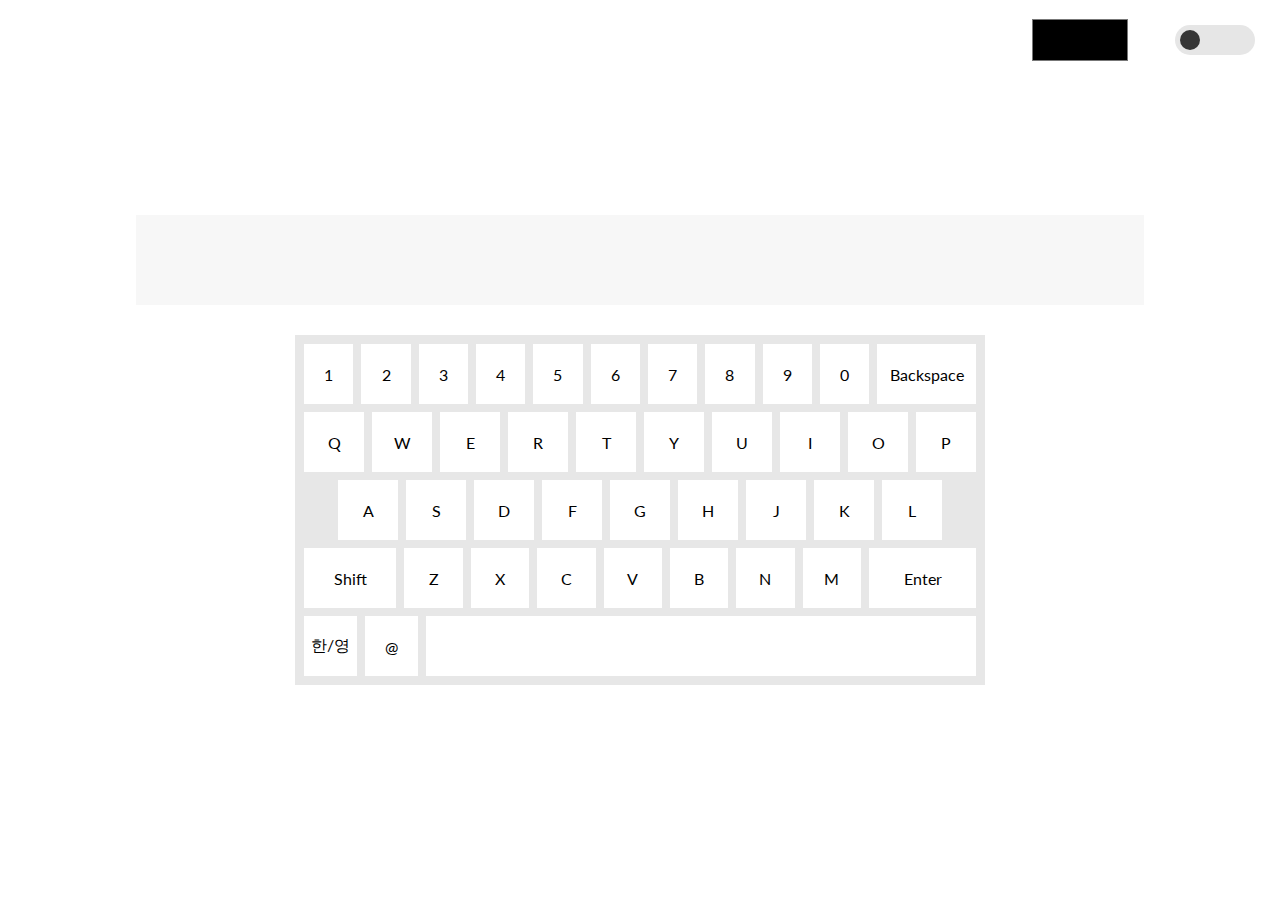
==== test/test.html @ d3588a61 "Add basic features" ====
<!DOCTYPE html>
<html lang="en">

<head>
  <meta charset="UTF-8">
  <meta http-equiv="X-UA-Compatible" content="IE=edge">
  <meta name="viewport" content="width=device-width, initial-scale=1.0">
  <title>Test</title>
  <link rel="stylesheet" href="./tset.css">
</head>

<body class="">

  <div class="container">
    <div class="night_mode">
      <div class="toggle_circle"></div>
    </div>
    <div class="change_light_color">
      <div class="colors">
        <input class="colors_input" type="color">
      </div>
    </div>
    <div class="keyboard_wrapp">
      <div class="keyboard_lights"></div>
      <div class="keyboard_keys">
        <div class="row">
          <!-- <div class="keys">`</div> -->
          <div class="keys">1</div>
          <div class="keys">2</div>
          <div class="keys">3</div>
          <div class="keys">4</div>
          <div class="keys">5</div>
          <div class="keys">6</div>
          <div class="keys">7</div>
          <div class="keys">8</div>
          <div class="keys">9</div>
          <div class="keys">0</div>
          <!-- <div class="keys">-</div>
          <div class="keys">=</div> -->
          <div class="keys backspace_key">Backspace</div>
        </div>
        <div class="row">
          <!-- <div class="keys tab_key">Tab</div> -->
          <div class="keys letter">Q</div>
          <div class="keys letter">W</div>
          <div class="keys letter">E</div>
          <div class="keys letter">R</div>
          <div class="keys letter">T</div>
          <div class="keys letter">Y</div>
          <div class="keys letter">U</div>
          <div class="keys letter">I</div>
          <div class="keys letter">O</div>
          <div class="keys letter">P</div>
          <!-- <div class="keys">{</div>
          <div class="keys">}</div>
          <div class="keys slash_key">\</div> -->
        </div>
        <div class="row">
          <!-- <div class="keys caps_lock_key">Caps Lock</div> -->
          <div class="keys letter">A</div>
          <div class="keys letter">S</div>
          <div class="keys letter">D</div>
          <div class="keys letter">F</div>
          <div class="keys letter">G</div>
          <div class="keys letter">H</div>
          <div class="keys letter">J</div>
          <div class="keys letter">K</div>
          <div class="keys letter">L</div>
          <!-- <div class="keys">;</div> -->
          <!-- <div class="keys">"</div> -->
          <!-- <div class="keys enter_key">Enter</div> -->
        </div>
        <div class="row">
          <div class="keys shift_key shift_left">Shift</div>
          <div class="keys letter">Z</div>
          <div class="keys letter">X</div>
          <div class="keys letter">C</div>
          <div class="keys letter">V</div>
          <div class="keys letter">B</div>
          <div class="keys letter">N</div>
          <div class="keys letter">M</div>
          <div class="keys enter_key">Enter</div>
          <!-- <div class="keys"><</div> -->
          <!-- <div class="keys">></div> -->
          <!-- <div class="keys">/</div> -->
          <!-- <div class="keys">?</div> -->
          <!-- <div class="keys shift_key shift_right">Shift</div> -->
        </div>
        <div class="row">
          <!-- <div class="keys ctrl_key ctrl_left">Ctrl</div> -->
          <!-- <div class="keys win_key">Win</div> -->
          <!-- <div class="keys alt_key alt_left">Alt</div> -->
          <div class="keys toggle_key">한/영</div>
          <div class="keys">@</div>
          <div class="keys space_key"></div>
          <!-- <div class="keys alt_key alt_right">Alt</div> -->
          <!-- <div class="keys">Fn</div> -->
          <!-- <div class="keys ctrl_key ctrl_right">Ctrl</div> -->
        </div>
      </div>
    </div>
    <input class="text" type="text">
  </div>

  <script src="./letterObj.js"></script>
  <script src="./test.js"></script>
  <script src="../hangul.js"></script>

</body>

</html>
---- test/tset.css ----
@import url("https://fonts.googleapis.com/css2?family=Lato:wght@100;300;400;700&display=swap");

* {
  margin: 0;
  padding: 0;
  box-sizing: border-box;
}

body {
  font-family: "Lato", sans-serif;
  transition: 0.2s;
}

.container {
  display: flex;
  justify-content: center;
  align-items: center;
  height: 100vh;
  flex-direction: column;
  margin: 0 10px;
}

.keyboard_wrapp {
  max-width: 690px;
  width: 100%;
  background-color: #e7e7e7;
  overflow: hidden;
  position: relative;
  overflow: hidden;
  order: 2;
}

.keyboard_keys {
  padding: 5px;
}

.row {
  display: flex;
  justify-content: center;
}

.row_center {
  justify-content: center;
}

.row_right {
  justify-content: end;
}

.keys {
  width: 60px;
  height: 60px;
  background-color: #fff;
  display: flex;
  justify-content: center;
  align-items: center;
  margin: 4px;
  transition: 0.2s;
  z-index: 5;
}

.backspace_key {
  width: 120px;
}

.tab_key {
  width: 90px;
}

.slash_key {
  width: 90px;
}

.caps_lock_key {
  width: 128px;
}

.enter_key {
  width: 120px;
  width: 110px;
}

.shift_key {
  /* width: 124px; */
  width: 95px;
}

.space_key {
  max-width: 550px;
  width: 100%;
}

.text {
  max-width: 1008px;
  width: 100%;
  height: 90px;
  margin-bottom: 30px;
  border: none;
  outline: none;
  font-size: 26px;
  background-color: #f7f7f7;
  padding-left: 10px;
  transition: 0.2s;
}

.keys.active {
  background-color: #333;
  color: #fff;
}

.keys.remove {
  animation: keys_animation 0.5s forwards;
}

@keyframes keys_animation {
  0% {
    background-color: #333;
    color: #fff;
  }
  100% {
    background-color: #fff;
    color: #000;
  }
}

body.active {
  background-color: rgb(54, 54, 54);
}

.night_mode {
  width: 80px;
  height: 30px;
  background-color: #e6e6e6;
  position: absolute;
  right: 25px;
  top: 25px;
  border-radius: 50px;
  display: flex;
  align-items: center;
  cursor: pointer;
  transition: 0.2s;
}

.night_mode.active {
  background-color: #222222;
}

.toggle_circle {
  width: 20px;
  height: 20px;
  background-color: rgb(54, 54, 54);
  border-radius: 50px;
  margin: 0 5px;
  position: absolute;
  left: 0;
  transition: 0.2s;
}

.toggle_circle.active {
  left: 60%;
  background-color: #fff;
}

.keyboard_wrapp.active {
  background-color: #585858;
}

.keys.keys_night {
  background-color: #3c3c3c;
  color: #fff;
}

.text.active {
  background-color: #2b2b2b;
  color: #fff;
}

.keys.keys_night.active {
  background-color: #fff;
  color: #333;
}

.keys.keys_night.remove {
  animation: keys_night_animation 0.5s forwards;
}

@keyframes keys_night_animation {
  0% {
    background-color: #fff;
    color: #000;
  }
  100% {
    background-color: #333;
    color: #fff;
  }
}

.change_light_color {
  width: 100px;
  height: 50px;
  position: absolute;
  right: 150px;
  top: 15px;
  display: flex;
  justify-content: center;
  align-items: center;
}

.colors_input {
  width: 100px;
  height: 50px;
  border: none;
  outline: none;
  background-color: transparent;
}

.keyboard_lights {
  position: absolute;
  width: 100%;
  height: 100%;
}
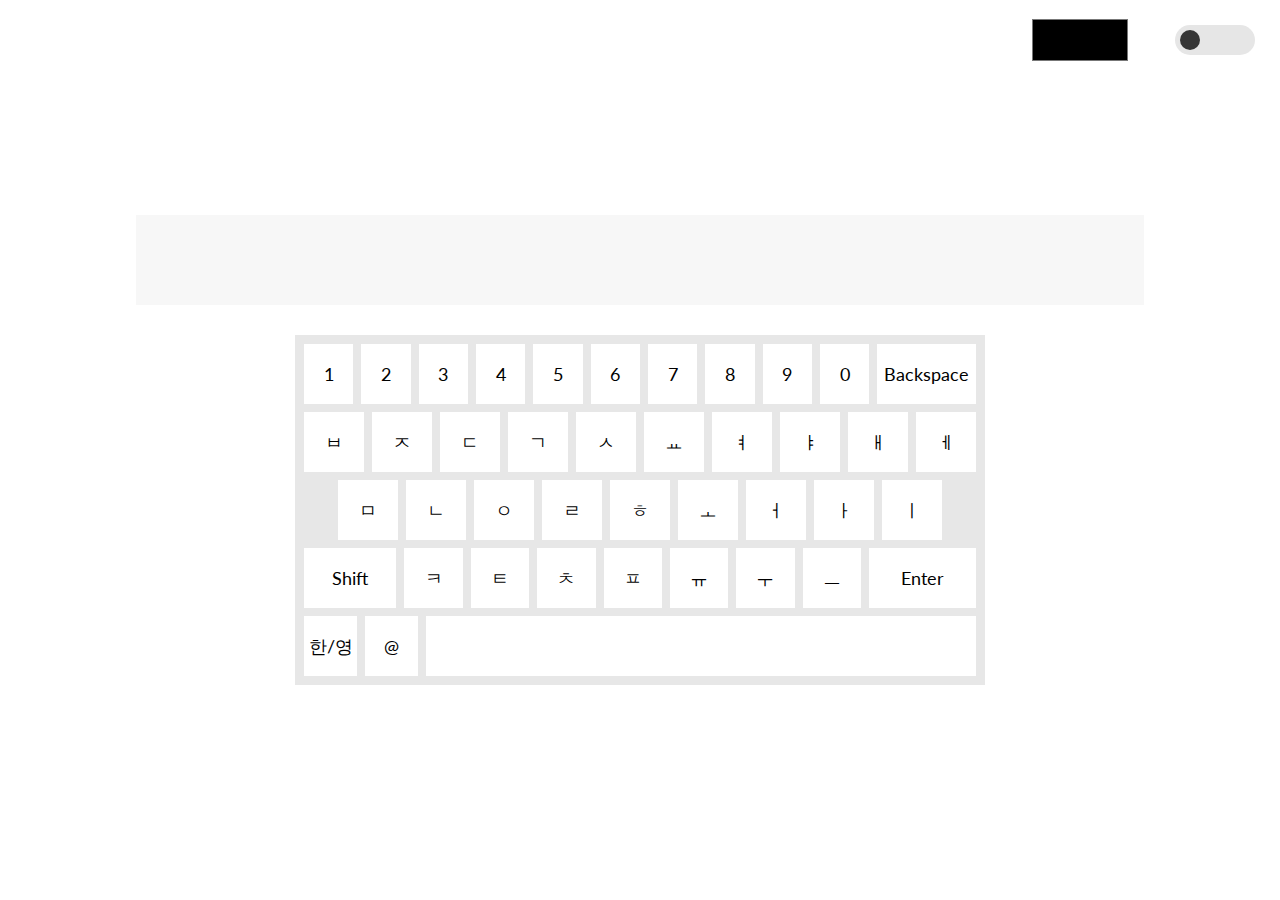
==== commit 8b9010cc: "Add backspace&uppercase" ====
--- a/test/test.html
+++ b/test/test.html
@@ -9,7 +9,7 @@
   <link rel="stylesheet" href="./tset.css">
 </head>
 
-<body class="">
+<body onselectstart="return false" ondragstart="return false" class="">
 
   <div class="container">
     <div class="night_mode">
--- a/test/tset.css
+++ b/test/tset.css
@@ -28,6 +28,7 @@
   position: relative;
   overflow: hidden;
   order: 2;
+  font-size: 1.15rem;
 }
 
 .keyboard_keys {
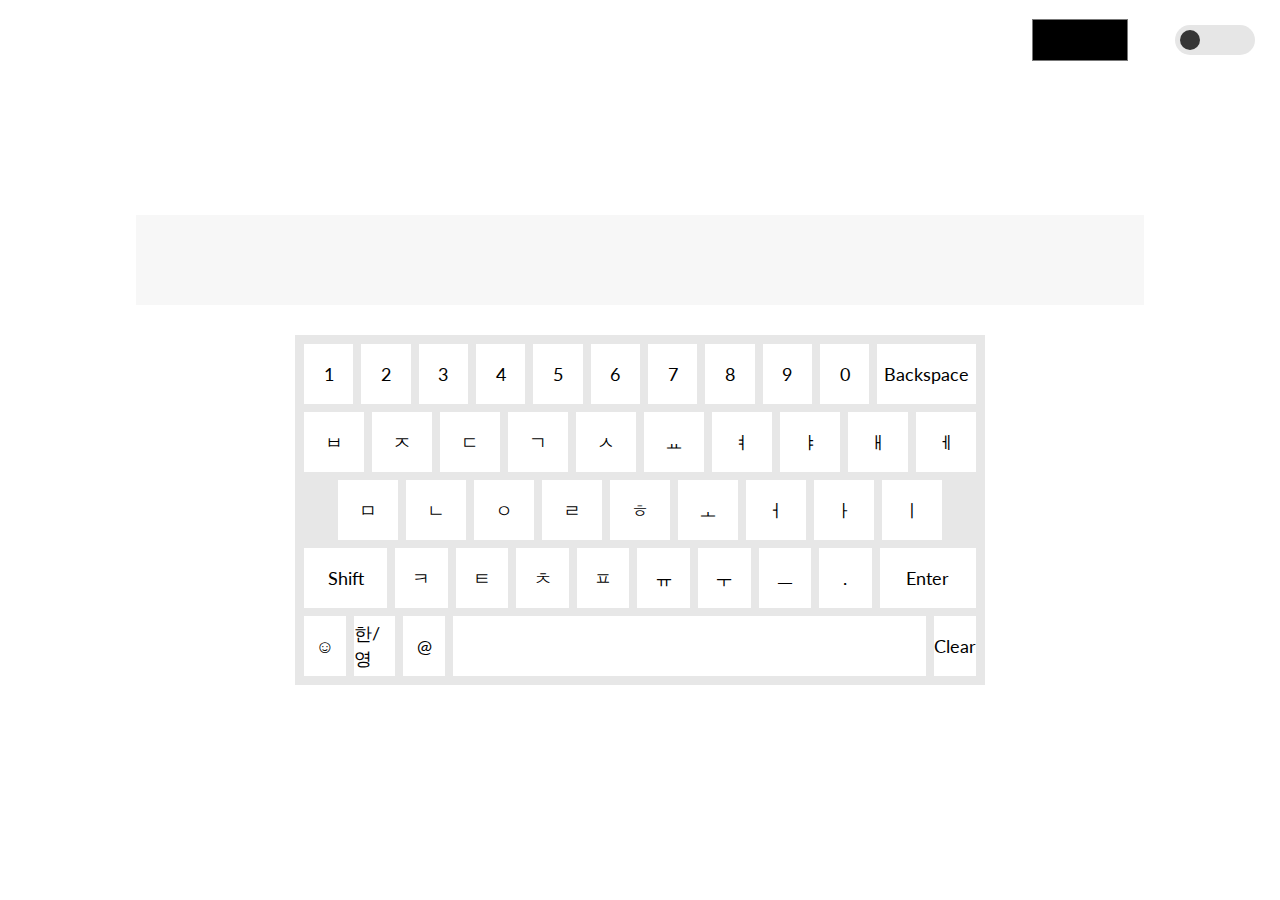
==== commit d15dd8fa: "Add touch screen option" ====
--- a/test/test.html
+++ b/test/test.html
@@ -9,8 +9,7 @@
   <link rel="stylesheet" href="./tset.css">
 </head>
 
-<body onselectstart="return false" ondragstart="return false" class="">
-
+<body oncontextmenu="return false" onselectstart="return false" ondragstart="return false" class="">
   <div class="container">
     <div class="night_mode">
       <div class="toggle_circle"></div>
@@ -66,6 +65,7 @@
           <div class="keys letter">J</div>
           <div class="keys letter">K</div>
           <div class="keys letter">L</div>
+          <!-- <div class="keys backspace_key">Backspace</div> -->
           <!-- <div class="keys">;</div> -->
           <!-- <div class="keys">"</div> -->
           <!-- <div class="keys enter_key">Enter</div> -->
@@ -79,6 +79,7 @@
           <div class="keys letter">B</div>
           <div class="keys letter">N</div>
           <div class="keys letter">M</div>
+          <div class="keys">.</div>
           <div class="keys enter_key">Enter</div>
           <!-- <div class="keys"><</div> -->
           <!-- <div class="keys">></div> -->
@@ -90,9 +91,11 @@
           <!-- <div class="keys ctrl_key ctrl_left">Ctrl</div> -->
           <!-- <div class="keys win_key">Win</div> -->
           <!-- <div class="keys alt_key alt_left">Alt</div> -->
+          <div class="keys emoticon_key">☺︎</div>
           <div class="keys toggle_key">한/영</div>
           <div class="keys">@</div>
           <div class="keys space_key"></div>
+          <div class="keys clear_key">Clear</div>
           <!-- <div class="keys alt_key alt_right">Alt</div> -->
           <!-- <div class="keys">Fn</div> -->
           <!-- <div class="keys ctrl_key ctrl_right">Ctrl</div> -->
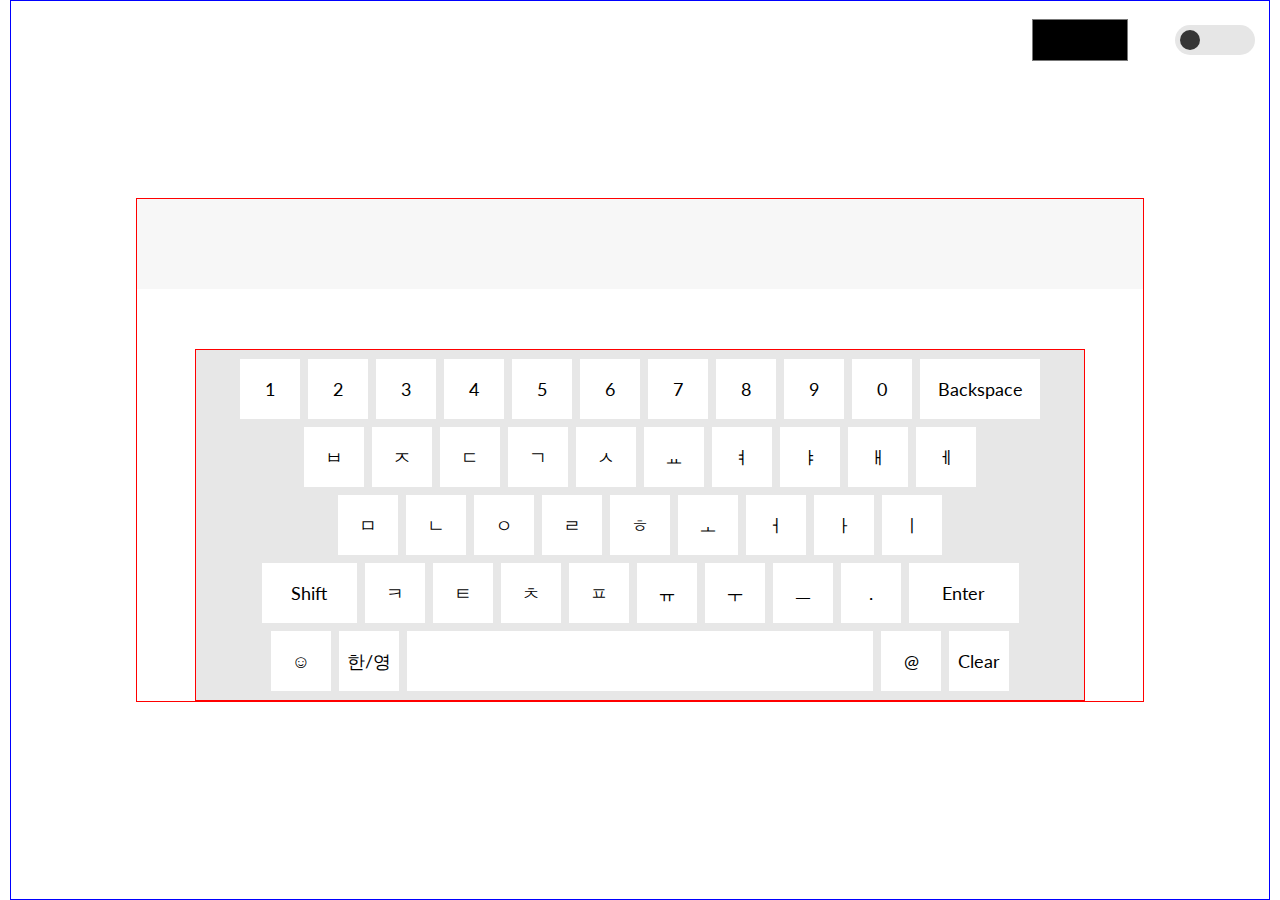
==== commit 696c183d: "Add auto input" ====
--- a/test/test.html
+++ b/test/test.html
@@ -19,90 +19,104 @@
         <input class="colors_input" type="color">
       </div>
     </div>
-    <div class="keyboard_wrapp">
-      <div class="keyboard_lights"></div>
-      <div class="keyboard_keys">
-        <div class="row">
-          <!-- <div class="keys">`</div> -->
-          <div class="keys">1</div>
-          <div class="keys">2</div>
-          <div class="keys">3</div>
-          <div class="keys">4</div>
-          <div class="keys">5</div>
-          <div class="keys">6</div>
-          <div class="keys">7</div>
-          <div class="keys">8</div>
-          <div class="keys">9</div>
-          <div class="keys">0</div>
-          <!-- <div class="keys">-</div>
-          <div class="keys">=</div> -->
-          <div class="keys backspace_key">Backspace</div>
-        </div>
-        <div class="row">
-          <!-- <div class="keys tab_key">Tab</div> -->
-          <div class="keys letter">Q</div>
-          <div class="keys letter">W</div>
-          <div class="keys letter">E</div>
-          <div class="keys letter">R</div>
-          <div class="keys letter">T</div>
-          <div class="keys letter">Y</div>
-          <div class="keys letter">U</div>
-          <div class="keys letter">I</div>
-          <div class="keys letter">O</div>
-          <div class="keys letter">P</div>
-          <!-- <div class="keys">{</div>
-          <div class="keys">}</div>
-          <div class="keys slash_key">\</div> -->
-        </div>
-        <div class="row">
-          <!-- <div class="keys caps_lock_key">Caps Lock</div> -->
-          <div class="keys letter">A</div>
-          <div class="keys letter">S</div>
-          <div class="keys letter">D</div>
-          <div class="keys letter">F</div>
-          <div class="keys letter">G</div>
-          <div class="keys letter">H</div>
-          <div class="keys letter">J</div>
-          <div class="keys letter">K</div>
-          <div class="keys letter">L</div>
-          <!-- <div class="keys backspace_key">Backspace</div> -->
-          <!-- <div class="keys">;</div> -->
-          <!-- <div class="keys">"</div> -->
-          <!-- <div class="keys enter_key">Enter</div> -->
-        </div>
-        <div class="row">
-          <div class="keys shift_key shift_left">Shift</div>
-          <div class="keys letter">Z</div>
-          <div class="keys letter">X</div>
-          <div class="keys letter">C</div>
-          <div class="keys letter">V</div>
-          <div class="keys letter">B</div>
-          <div class="keys letter">N</div>
-          <div class="keys letter">M</div>
-          <div class="keys">.</div>
-          <div class="keys enter_key">Enter</div>
-          <!-- <div class="keys"><</div> -->
-          <!-- <div class="keys">></div> -->
-          <!-- <div class="keys">/</div> -->
-          <!-- <div class="keys">?</div> -->
-          <!-- <div class="keys shift_key shift_right">Shift</div> -->
-        </div>
-        <div class="row">
-          <!-- <div class="keys ctrl_key ctrl_left">Ctrl</div> -->
-          <!-- <div class="keys win_key">Win</div> -->
-          <!-- <div class="keys alt_key alt_left">Alt</div> -->
-          <div class="keys emoticon_key">☺︎</div>
-          <div class="keys toggle_key">한/영</div>
-          <div class="keys">@</div>
-          <div class="keys space_key"></div>
-          <div class="keys clear_key">Clear</div>
-          <!-- <div class="keys alt_key alt_right">Alt</div> -->
-          <!-- <div class="keys">Fn</div> -->
-          <!-- <div class="keys ctrl_key ctrl_right">Ctrl</div> -->
+
+    <div id="keyboard_area">
+      <!-- text 입력 박스 -->
+      <div id=input_box>
+        <input class="text" type="text">
+        <span id="inputWidth"></span>
+        <ul id="input_auto" style="display: none;">
+          <li>gmail.com</li>
+          <li>naver.com</li>
+          <li>naver.com</li>
+          <li>naver.com</li>
+        </ul>
+      </div>
+      <div class="keyboard_wrapp">
+        <!-- 키보드 -->
+        <div class="keyboard_lights"></div>
+        <div class="keyboard_keys">
+          <div class="row">
+            <!-- <div class="keys">`</div> -->
+            <div class="keys">1</div>
+            <div class="keys">2</div>
+            <div class="keys">3</div>
+            <div class="keys">4</div>
+            <div class="keys">5</div>
+            <div class="keys">6</div>
+            <div class="keys">7</div>
+            <div class="keys">8</div>
+            <div class="keys">9</div>
+            <div class="keys">0</div>
+            <!-- <div class="keys">-</div>
+            <div class="keys">=</div> -->
+            <div class="keys backspace_key">Backspace</div>
+          </div>
+          <div class="row">
+            <!-- <div class="keys tab_key">Tab</div> -->
+            <div class="keys letter">Q</div>
+            <div class="keys letter">W</div>
+            <div class="keys letter">E</div>
+            <div class="keys letter">R</div>
+            <div class="keys letter">T</div>
+            <div class="keys letter">Y</div>
+            <div class="keys letter">U</div>
+            <div class="keys letter">I</div>
+            <div class="keys letter">O</div>
+            <div class="keys letter">P</div>
+            <!-- <div class="keys">{</div>
+            <div class="keys">}</div>
+            <div class="keys slash_key">\</div> -->
+          </div>
+          <div class="row">
+            <!-- <div class="keys caps_lock_key">Caps Lock</div> -->
+            <div class="keys letter">A</div>
+            <div class="keys letter">S</div>
+            <div class="keys letter">D</div>
+            <div class="keys letter">F</div>
+            <div class="keys letter">G</div>
+            <div class="keys letter">H</div>
+            <div class="keys letter">J</div>
+            <div class="keys letter">K</div>
+            <div class="keys letter">L</div>
+            <!-- <div class="keys backspace_key">Backspace</div> -->
+            <!-- <div class="keys">;</div> -->
+            <!-- <div class="keys">"</div> -->
+            <!-- <div class="keys enter_key">Enter</div> -->
+          </div>
+          <div class="row">
+            <div class="keys shift_key shift_left">Shift</div>
+            <div class="keys letter">Z</div>
+            <div class="keys letter">X</div>
+            <div class="keys letter">C</div>
+            <div class="keys letter">V</div>
+            <div class="keys letter">B</div>
+            <div class="keys letter">N</div>
+            <div class="keys letter">M</div>
+            <div class="keys">.</div>
+            <div class="keys enter_key">Enter</div>
+            <!-- <div class="keys"><</div> -->
+            <!-- <div class="keys">></div> -->
+            <!-- <div class="keys">/</div> -->
+            <!-- <div class="keys">?</div> -->
+            <!-- <div class="keys shift_key shift_right">Shift</div> -->
+          </div>
+          <div class="row">
+            <!-- <div class="keys ctrl_key ctrl_left">Ctrl</div> -->
+            <!-- <div class="keys win_key">Win</div> -->
+            <!-- <div class="keys alt_key alt_left">Alt</div> -->
+            <div class="keys emoticon_key">☺︎</div>
+            <div class="keys toggle_key">한/영</div>
+            <div class="keys space_key"></div>
+            <div class="keys at_key">@</div>
+            <div class="keys clear_key">Clear</div>
+            <!-- <div class="keys alt_key alt_right">Alt</div> -->
+            <!-- <div class="keys">Fn</div> -->
+            <!-- <div class="keys ctrl_key ctrl_right">Ctrl</div> -->
+          </div>
         </div>
       </div>
     </div>
-    <input class="text" type="text">
   </div>
 
   <script src="./letterObj.js"></script>
--- a/test/tset.css
+++ b/test/tset.css
@@ -12,6 +12,7 @@
 }
 
 .container {
+  border: 1px blue solid;
   display: flex;
   justify-content: center;
   align-items: center;
@@ -20,8 +21,20 @@
   margin: 0 10px;
 }
 
+#keyboard_area {
+  max-width: 1008px;
+  width: 100%;
+  display: flex;
+  flex-direction: column;
+  align-items: center;
+  /* justify-content: center; */
+  border: 1px red solid;
+}
+
 .keyboard_wrapp {
-  max-width: 690px;
+  border: 1px red solid;
+  /* max-width: 690px; */
+  max-width: 890px;
   width: 100%;
   background-color: #e7e7e7;
   overflow: hidden;
@@ -87,15 +100,89 @@
 }
 
 .space_key {
-  max-width: 550px;
-  width: 100%;
+  max-width: 466px;
+  width: 100%;
+}
+
+#input_box {
+  border: 1px blue solid;
+  /* position: relative; */
+  /* top: 00px; */
+  max-width: 1008px;
+  width: 100%;
+  height: 120px;
+  margin-bottom: 30px;
+  border: none;
+  outline: none;
+  font-size: 26px;
+  /* background-color: #f7f7f7; */
+  /* padding-left: 10px; */
+  transition: 0.2s;
+}
+
+/* Auto complete */
+#input_auto {
+  /* border: 1px #000 solid; */
+  /* margin-left: 10px; */
+  position: relative;
+  top: -65px;
+  height: 120px;
+  overflow-y: scroll;
+
+  width: 160px;
+  /* background-color: #999; */
+  /* position: relative; */
+}
+::-webkit-scrollbar {
+  /* 스크롤바 전체 영역 */
+  width: 10px;
+}
+::-webkit-scrollbar-track {
+  /* 스크롤이 움직이는 영역  */
+  background-color: #f7f7f7;
+  /* background-color: #999; */
+}
+::-webkit-scrollbar-thumb {
+  /*  스크롤  */
+  background-color: #e7e7e7;
+  border-radius: 30px;
+}
+
+#input_auto.scrollbar {
+  width: 53px;
+  /* &::-webkit-scrollbar {
+    width: 3px;
+    background: none;
+  }
+  &::-webkit-scrollbar-thumb {
+    background: #f8f7fb;
+    opacity: 0.4;
+  }
+  &::-webkit-scrollbar-track {
+    background: none;
+  } */
+}
+
+#input_auto li {
+  list-style: none;
+  padding: 0;
+  margin-bottom: 1px;
+  /* text-align: center; */
+}
+
+#inputWidth {
+  /* display: none; */
+  visibility: hidden;
+  position: absolute;
+  top: -2000px;
+  left: -2000px;
 }
 
 .text {
   max-width: 1008px;
   width: 100%;
   height: 90px;
-  margin-bottom: 30px;
+  /* margin-bottom: 30px; */
   border: none;
   outline: none;
   font-size: 26px;
